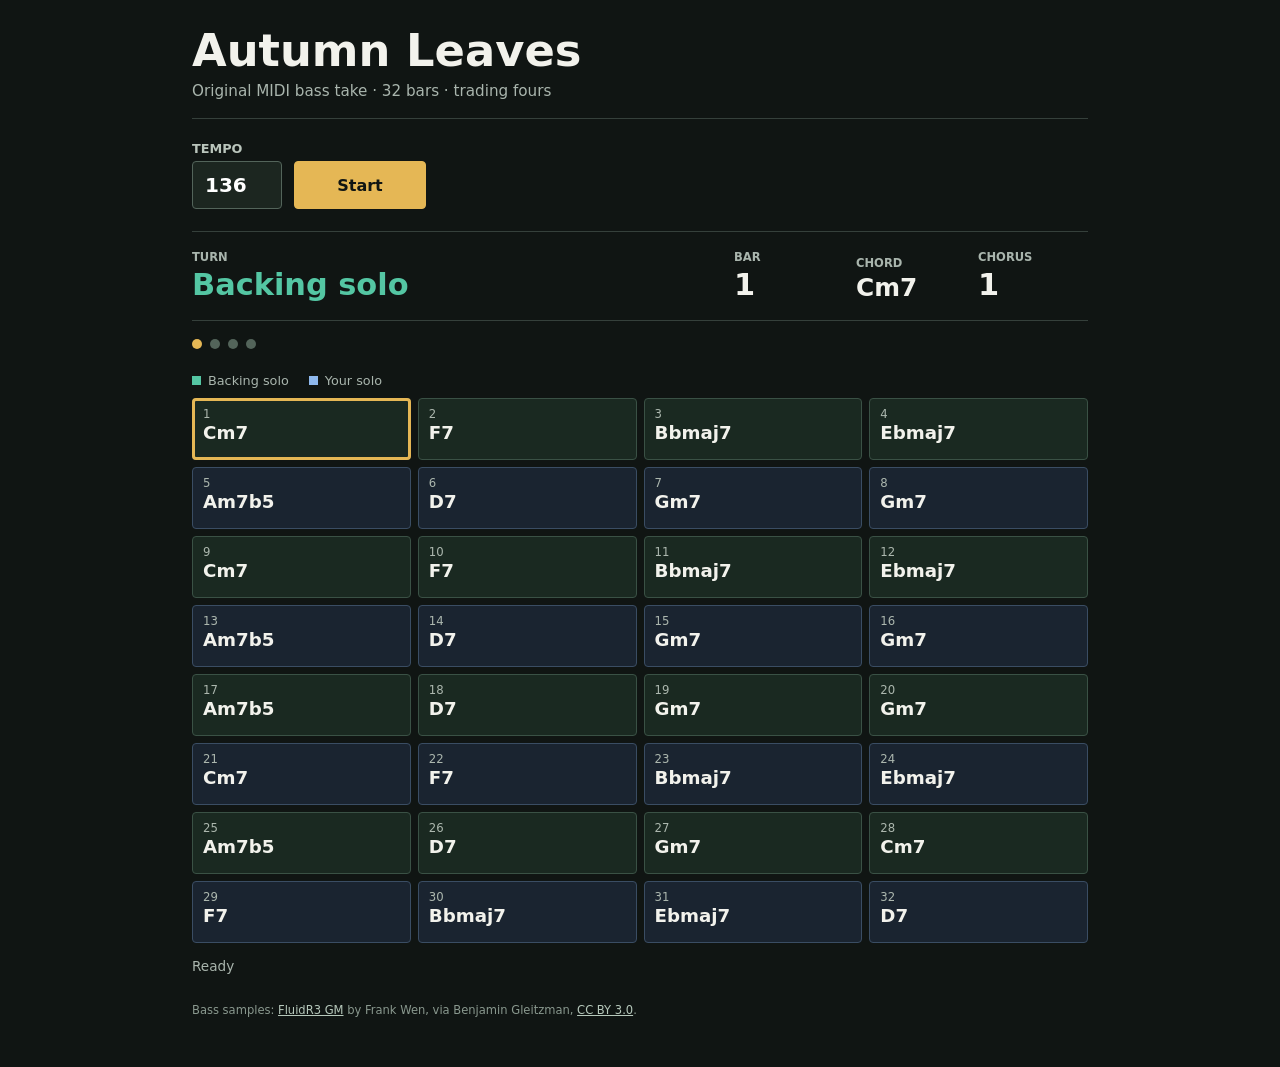
==== experiments/autumn-leaves-trading/index.html @ 66d7b28a "Add isolated Autumn Leaves MIDI trading experiment" ====
<!doctype html>
<html lang="en">
<head>
  <meta charset="utf-8">
  <meta name="viewport" content="width=device-width, initial-scale=1">
  <meta name="theme-color" content="#101513">
  <title>Autumn Leaves | Bass Solo Study</title>
  <style>
    :root { color-scheme: dark; font-family: system-ui, -apple-system, sans-serif; background: #101513; color: #f2f2ec; }
    * { box-sizing: border-box; }
    body { margin: 0; }
    button, input { font: inherit; }
    button { cursor: pointer; }
    button:focus-visible, input:focus-visible { outline: 2px solid #e5b755; outline-offset: 3px; }
    main { max-width: 940px; margin: auto; padding: 26px 22px 50px; }
    header { border-bottom: 1px solid #35403b; padding-bottom: 18px; }
    h1 { margin: 0; font-size: clamp(1.8rem, 4vw, 2.8rem); line-height: 1.1; }
    .subtitle { margin: 7px 0 0; color: #a9b5ad; font-size: .95rem; }
    .controls { display: flex; align-items: end; flex-wrap: wrap; gap: 12px; padding: 22px 0; }
    .tempo { display: grid; gap: 5px; color: #bac5bc; font-size: .8rem; font-weight: 700; text-transform: uppercase; }
    .tempo input { width: 90px; height: 48px; border: 1px solid #53645a; border-radius: 4px; background: #1c2620; color: #fff; padding: 0 12px; font-size: 1.25rem; }
    .controls button { min-height: 48px; border-radius: 4px; border: 1px solid #53645a; padding: 0 19px; font-weight: 750; }
    #play { min-width: 132px; background: #e5b755; border-color: #e5b755; color: #101513; }
    button:disabled { cursor: not-allowed; opacity: .5; }
    .readout { display: grid; grid-template-columns: minmax(0, 1fr) repeat(3, minmax(76px, 110px)); gap: 12px; align-items: end; border-top: 1px solid #35403b; border-bottom: 1px solid #35403b; padding: 18px 0; }
    .readout small { display: block; color: #a9b5ad; font-size: .72rem; font-weight: 800; text-transform: uppercase; }
    .readout strong { display: block; margin-top: 4px; font-size: 1.9rem; line-height: 1.1; white-space: nowrap; }
    .readout #chord { font-size: 1.55rem; }
    #turn { color: #54c6a3; }
    .readout.is-yours #turn { color: #8eb8ed; }
    .beat-dots { display: flex; gap: 8px; margin: 18px 0 24px; }
    .beat-dots span { width: 10px; height: 10px; border-radius: 50%; background: #53645a; }
    .beat-dots span.active { background: #e5b755; }
    .grid { display: grid; grid-template-columns: repeat(4, minmax(0, 1fr)); gap: 7px; }
    .bar { min-height: 62px; padding: 8px 10px; border: 1px solid #3a5145; border-radius: 4px; background: #1a2921; }
    .bar.yours { background: #1a2430; border-color: #3a4d63; }
    .bar.current { outline: 3px solid #e5b755; outline-offset: -3px; }
    .bar small { display: block; color: #acb7ae; font-size: .73rem; }
    .bar strong { display: block; margin-top: 1px; font-size: 1.14rem; }
    .legend { display: flex; gap: 20px; margin: 0 0 10px; color: #a9b5ad; font-size: .8rem; }
    .legend span::before { content: ""; display: inline-block; width: 9px; height: 9px; margin-right: 7px; background: #54c6a3; }
    .legend span:last-child::before { background: #8eb8ed; }
    .status { min-height: 1.4em; margin: 15px 0 0; color: #a9b5ad; font-size: .85rem; }
    .credits { margin: 26px 0 0; color: #89988e; font-size: .72rem; }
    .credits a { color: #b6c8bb; }
    @media (max-width: 600px) {
      main { padding: 20px 14px 36px; }
      .readout { grid-template-columns: repeat(3, minmax(0, 1fr)); }
      .readout > div:first-child { grid-column: 1 / -1; }
      .readout strong { font-size: 1.45rem; }
      .readout #chord { font-size: 1.25rem; }
      .controls button { flex: 1 1 120px; }
    }
    @media (max-width: 480px) { .grid { grid-template-columns: repeat(2, minmax(0, 1fr)); } }
  </style>
</head>
<body>
  <main>
    <header>
      <h1>Autumn Leaves</h1>
      <p class="subtitle">Original MIDI bass take · 32 bars · trading fours</p>
    </header>

    <div class="controls">
      <label class="tempo" for="bpm">Tempo
        <input id="bpm" type="number" inputmode="numeric" min="60" max="240" step="1" value="136">
      </label>
      <button id="play" type="button">Start</button>
    </div>

    <section class="readout" id="readout" aria-live="off">
      <div><small>Turn</small><strong id="turn">Backing solo</strong></div>
      <div><small>Bar</small><strong id="bar">1</strong></div>
      <div><small>Chord</small><strong id="chord">Cm7</strong></div>
      <div><small>Chorus</small><strong id="chorus">1</strong></div>
    </section>
    <div class="beat-dots" id="beat-dots" aria-label="Beat 1 of 4"><span></span><span></span><span></span><span></span></div>

    <div class="legend"><span>Backing solo</span><span>Your solo</span></div>
    <div class="grid" id="grid" aria-label="Autumn Leaves 32-bar chord map"></div>
    <p class="status" id="status" role="status">Ready</p>
    <p class="credits">Bass samples: <a href="https://github.com/gleitz/midi-js-soundfonts">FluidR3 GM</a> by Frank Wen, via Benjamin Gleitzman, <a href="https://creativecommons.org/licenses/by/3.0/">CC BY 3.0</a>.</p>
  </main>
  <script src="vendor/Tone.js"></script>
  <script src="vendor/Midi.js"></script>
  <script src="chart.js"></script>
  <script src="samples.js"></script>
  <script src="midi-data.js"></script>
  <script src="player.js"></script>
</body>
</html>
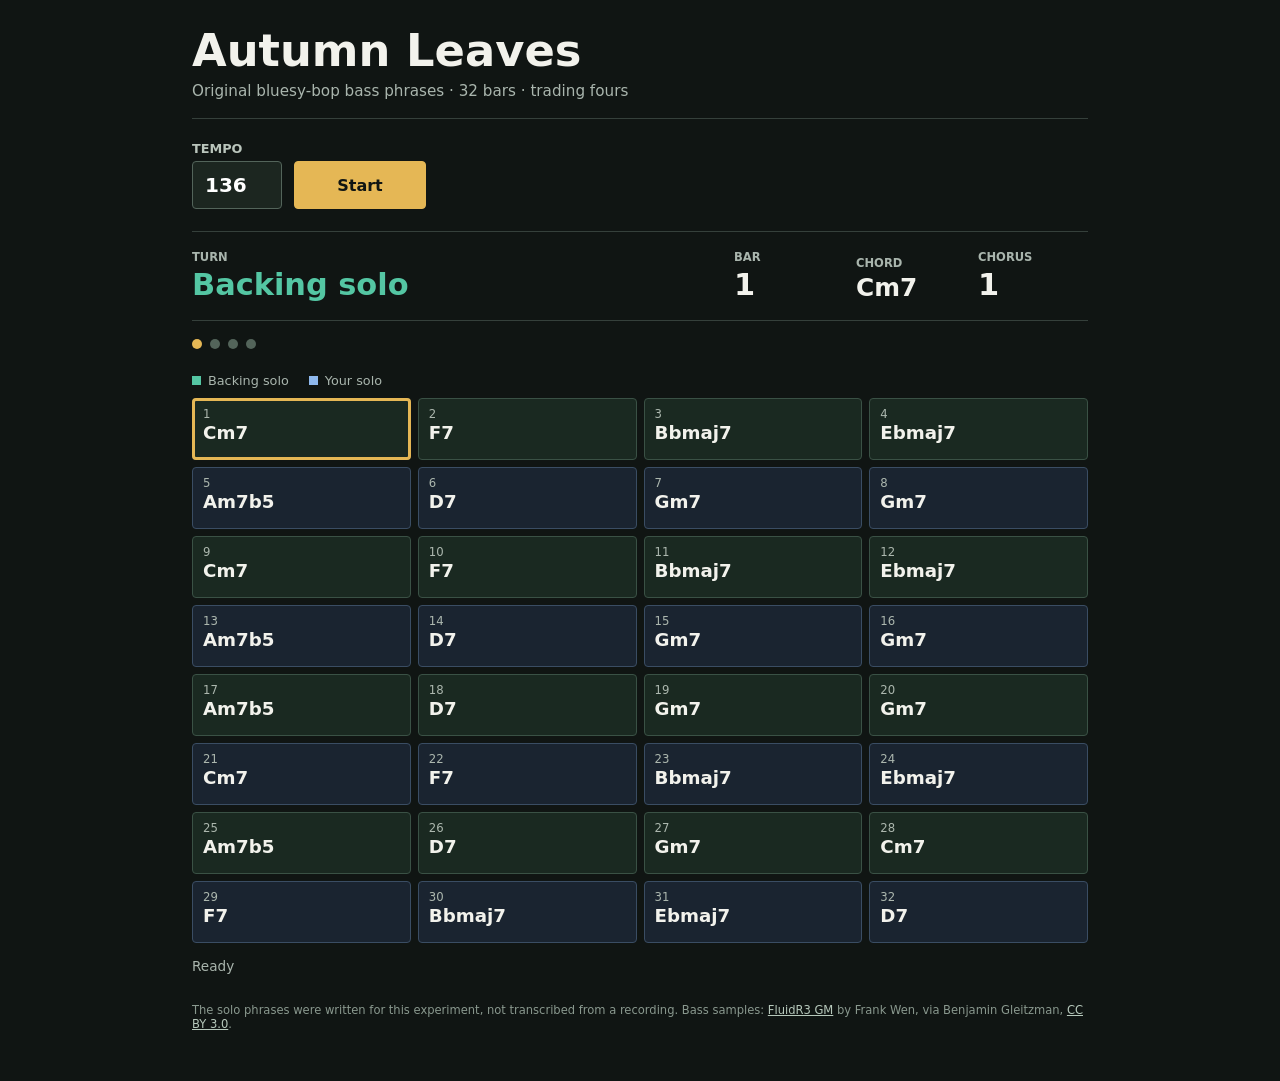
==== commit 64a5dd9f: "Write original bebop-inspired bass trading phrases" ====
--- a/experiments/autumn-leaves-trading/index.html
+++ b/experiments/autumn-leaves-trading/index.html
@@ -58,7 +58,7 @@
   <main>
     <header>
       <h1>Autumn Leaves</h1>
-      <p class="subtitle">Original MIDI bass take · 32 bars · trading fours</p>
+      <p class="subtitle">Original bluesy-bop bass phrases · 32 bars · trading fours</p>
     </header>
 
     <div class="controls">
@@ -79,7 +79,7 @@
     <div class="legend"><span>Backing solo</span><span>Your solo</span></div>
     <div class="grid" id="grid" aria-label="Autumn Leaves 32-bar chord map"></div>
     <p class="status" id="status" role="status">Ready</p>
-    <p class="credits">Bass samples: <a href="https://github.com/gleitz/midi-js-soundfonts">FluidR3 GM</a> by Frank Wen, via Benjamin Gleitzman, <a href="https://creativecommons.org/licenses/by/3.0/">CC BY 3.0</a>.</p>
+    <p class="credits">The solo phrases were written for this experiment, not transcribed from a recording. Bass samples: <a href="https://github.com/gleitz/midi-js-soundfonts">FluidR3 GM</a> by Frank Wen, via Benjamin Gleitzman, <a href="https://creativecommons.org/licenses/by/3.0/">CC BY 3.0</a>.</p>
   </main>
   <script src="vendor/Tone.js"></script>
   <script src="vendor/Midi.js"></script>
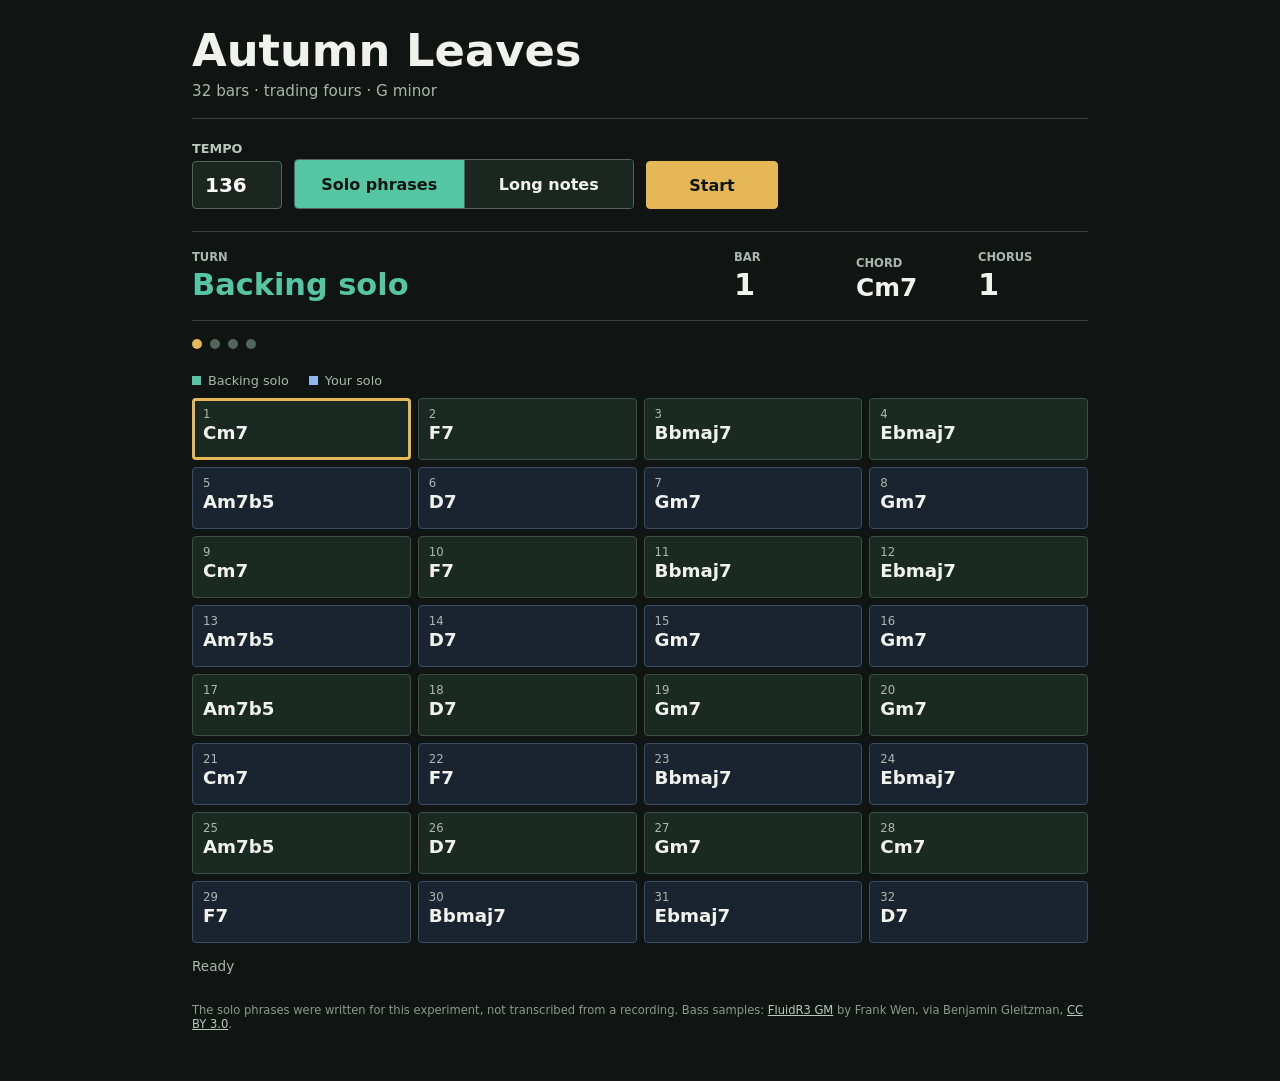
==== commit 580f9b64: "Compare sampled solo and long bass notes" ====
--- a/experiments/autumn-leaves-trading/index.html
+++ b/experiments/autumn-leaves-trading/index.html
@@ -21,6 +21,10 @@
     .tempo input { width: 90px; height: 48px; border: 1px solid #53645a; border-radius: 4px; background: #1c2620; color: #fff; padding: 0 12px; font-size: 1.25rem; }
     .controls button { min-height: 48px; border-radius: 4px; border: 1px solid #53645a; padding: 0 19px; font-weight: 750; }
     #play { min-width: 132px; background: #e5b755; border-color: #e5b755; color: #101513; }
+    .part-switch { display: flex; flex: 1 1 270px; max-width: 340px; min-height: 48px; border: 1px solid #53645a; border-radius: 4px; overflow: hidden; }
+    .part-switch button { flex: 1; min-width: 0; border: 0; border-radius: 0; background: #1c2620; color: #f2f2ec; padding: 0 10px; }
+    .part-switch button + button { border-left: 1px solid #53645a; }
+    .part-switch button[aria-pressed="true"] { background: #54c6a3; color: #101513; }
     button:disabled { cursor: not-allowed; opacity: .5; }
     .readout { display: grid; grid-template-columns: minmax(0, 1fr) repeat(3, minmax(76px, 110px)); gap: 12px; align-items: end; border-top: 1px solid #35403b; border-bottom: 1px solid #35403b; padding: 18px 0; }
     .readout small { display: block; color: #a9b5ad; font-size: .72rem; font-weight: 800; text-transform: uppercase; }
@@ -58,13 +62,17 @@
   <main>
     <header>
       <h1>Autumn Leaves</h1>
-      <p class="subtitle">Original bluesy-bop bass phrases · 32 bars · trading fours</p>
+      <p class="subtitle">32 bars · trading fours · G minor</p>
     </header>
 
     <div class="controls">
       <label class="tempo" for="bpm">Tempo
         <input id="bpm" type="number" inputmode="numeric" min="60" max="240" step="1" value="136">
       </label>
+      <div class="part-switch" role="group" aria-label="Bass part">
+        <button id="solo-part" type="button" aria-pressed="true">Solo phrases</button>
+        <button id="long-part" type="button" aria-pressed="false">Long notes</button>
+      </div>
       <button id="play" type="button">Start</button>
     </div>
 
@@ -85,7 +93,7 @@
   <script src="vendor/Midi.js"></script>
   <script src="chart.js"></script>
   <script src="samples.js"></script>
-  <script src="midi-data.js"></script>
-  <script src="player.js"></script>
+  <script src="midi-data.js?v=2"></script>
+  <script src="player.js?v=2"></script>
 </body>
 </html>
